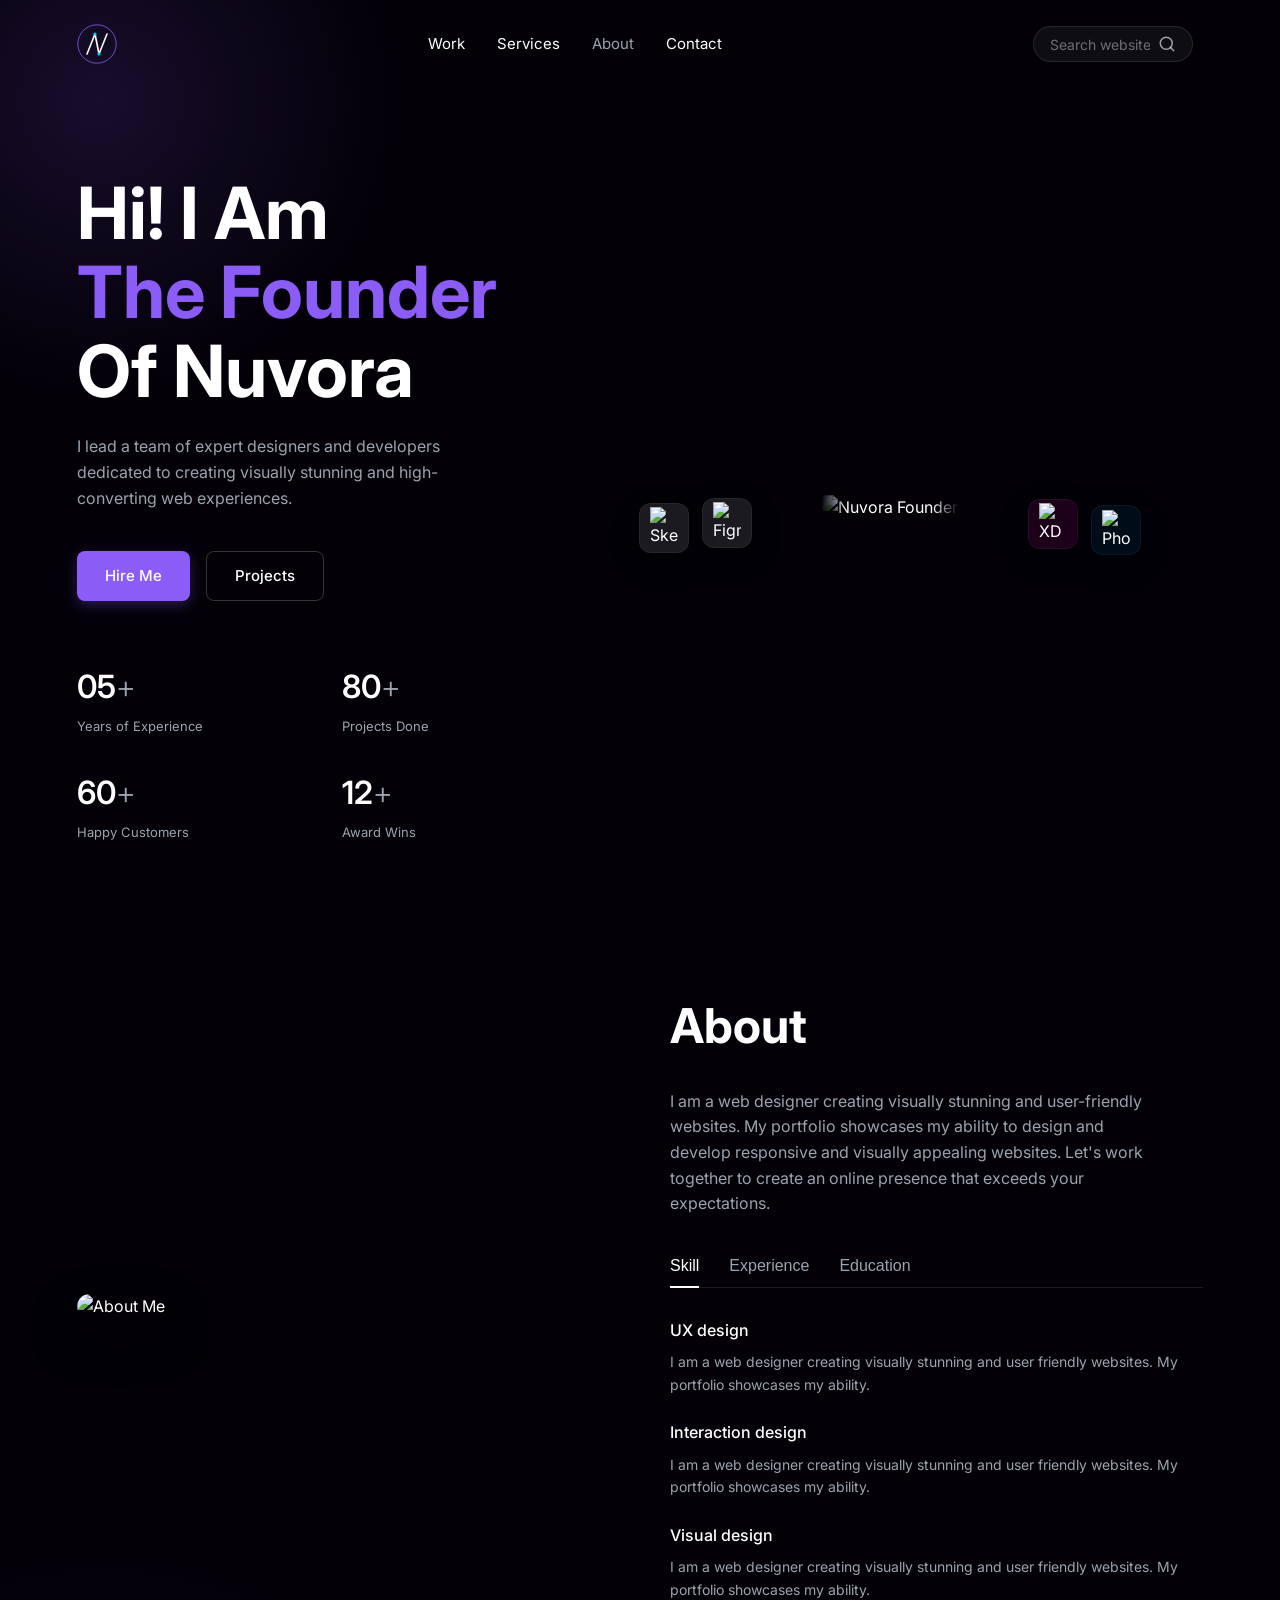
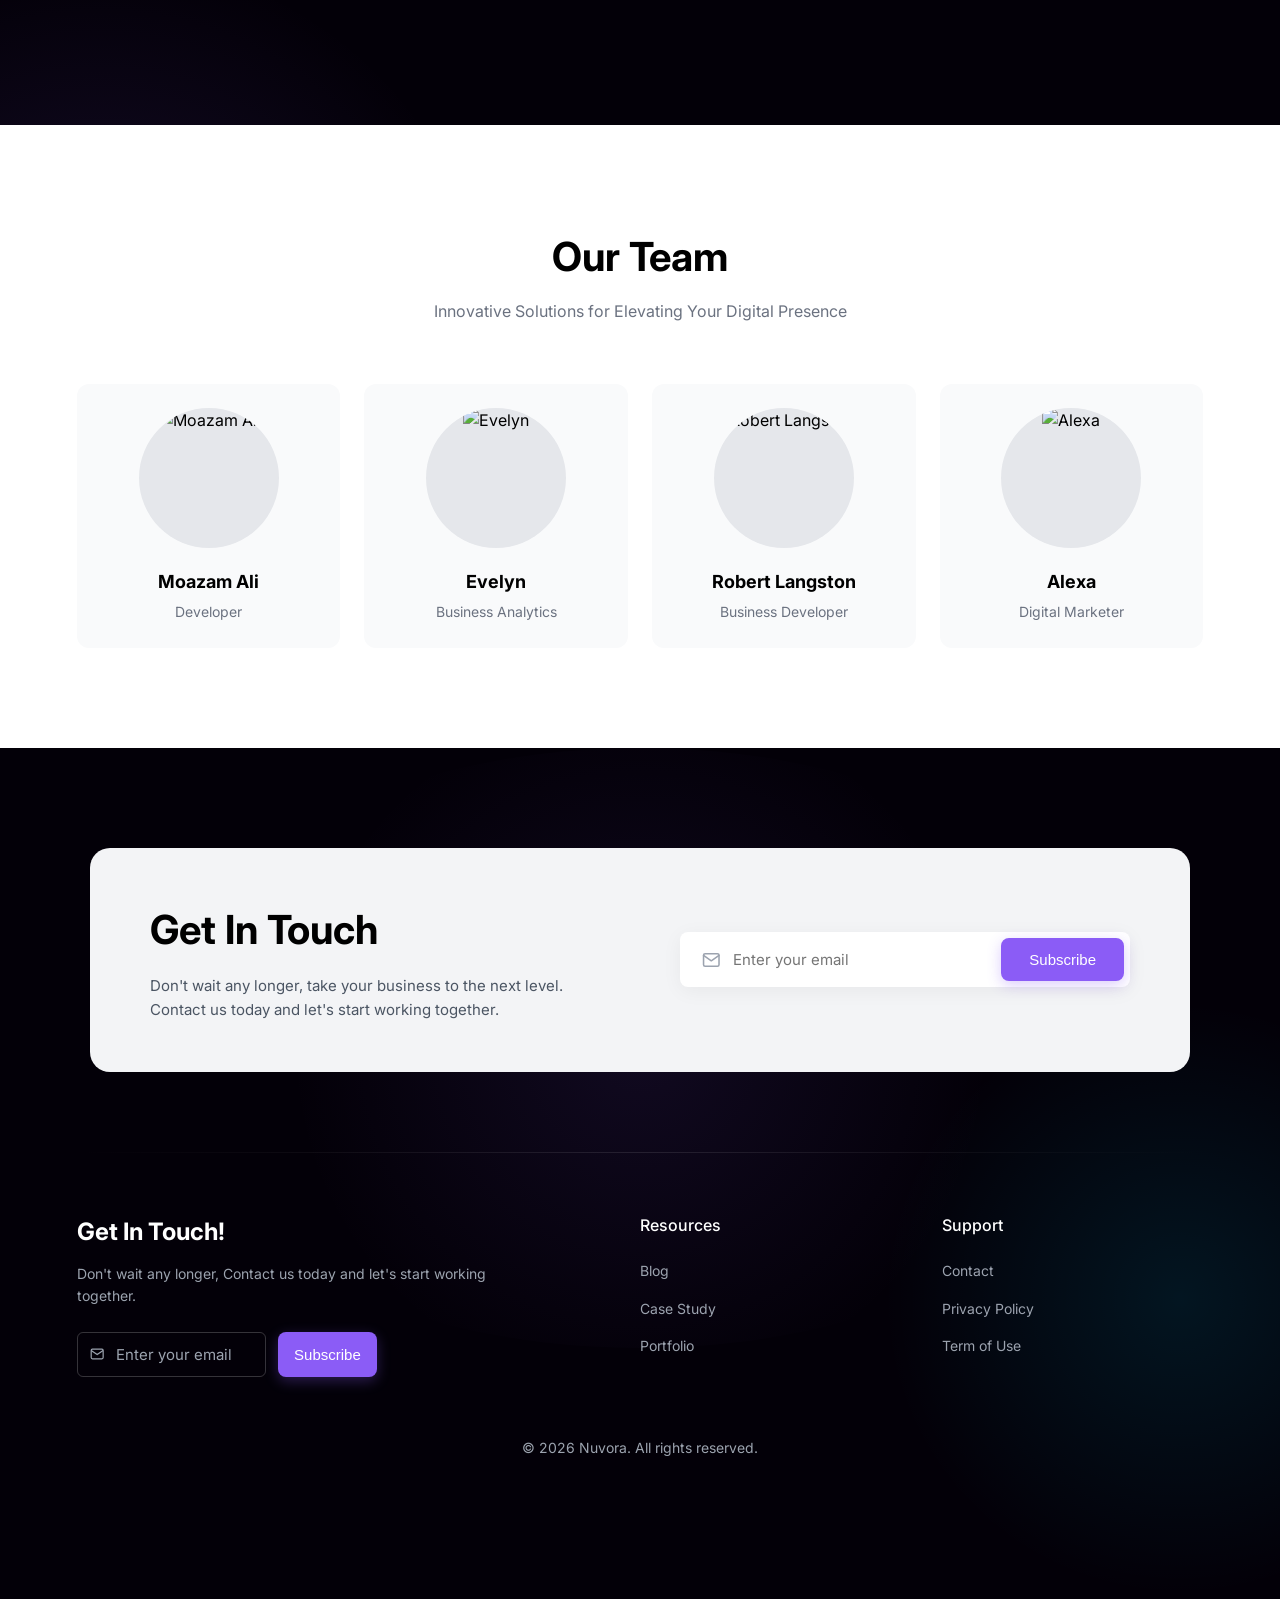
==== about.html @ e9fa78d5 "NOVORA portfolio web" ====
<!DOCTYPE html>
<html lang="en">

<head>
    <meta charset="UTF-8">
    <meta name="viewport" content="width=device-width, initial-scale=1.0">
    <title>Nuvora - Portfolio & About</title>
    <!-- Google Fonts -->
    <link rel="preconnect" href="https://fonts.googleapis.com">
    <link rel="preconnect" href="https://fonts.gstatic.com" crossorigin>
    <link href="https://fonts.googleapis.com/css2?family=Inter:wght@300;400;500;600;700;800&display=swap"
        rel="stylesheet">
    <!-- Main Stylesheet -->
    <link rel="stylesheet" href="style.css">
</head>

<body>
    <!-- Background Gradient Effects -->
    <div class="bg-glow glow-top-left"></div>
    <div class="bg-glow glow-bottom-right"></div>
    <div class="bg-glow glow-middle-left"></div>

    <!-- Navigation Area -->
    <nav class="navbar">
        <a href="index.html" class="logo">
            <div class="logo-symbol">
                <svg width="40" height="40" viewBox="0 0 100 100" fill="none" xmlns="http://www.w3.org/2000/svg">
                    <circle cx="50" cy="50" r="48" stroke="#8B5CF6" stroke-width="2" />
                    <path d="M25 75L45 25L55 75L75 25" stroke="white" stroke-width="4" stroke-linecap="round"
                        stroke-linejoin="round" />
                    <circle cx="45" cy="25" r="4" fill="#00D2FF" />
                    <circle cx="55" cy="75" r="4" fill="#00D2FF" />
                </svg>
            </div>
        </a>

        <div class="nav-links">
            <a href="index.html">Work</a>
            <a href="services.html">Services</a>
            <a href="about.html" class="active">About</a>
            <a href="contact.html">Contact</a>
        </div>

        <div class="nav-actions">
            <div class="search-bar-container">
                <input type="text" placeholder="Search website..." id="siteSearch">
                <svg width="18" height="18" viewBox="0 0 24 24" fill="none" stroke="currentColor" stroke-width="2"
                    stroke-linecap="round" stroke-linejoin="round">
                    <circle cx="11" cy="11" r="8"></circle>
                    <line x1="21" y1="21" x2="16.65" y2="16.65"></line>
                </svg>
            </div>
            <button class="icon-btn mobile-menu-toggle" aria-label="Menu">
                <svg width="18" height="18" viewBox="0 0 24 24" fill="none" stroke="currentColor" stroke-width="2"
                    stroke-linecap="round" stroke-linejoin="round">
                    <line x1="3" y1="12" x2="21" y2="12"></line>
                    <line x1="3" y1="6" x2="21" y2="6"></line>
                    <line x1="3" y1="18" x2="21" y2="18"></line>
                </svg>
            </button>
        </div>
    </nav>

    <!-- Hero Section -->
    <header class="hero">
        <div class="hero-content">
            <h1>Hi! I Am<br><span class="highlight">The Founder</span> Of Nuvora</h1>
            <p>I lead a team of expert designers and developers dedicated to creating visually stunning and
                high-converting web experiences.</p>
            <div class="hero-buttons">
                <a href="contact.html#contact-info" class="btn btn-primary">Hire Me</a>
                <a href="index.html#portfolio" class="btn btn-outline">Projects</a>
            </div>

            <div class="hero-stats">
                <div class="stat-item">
                    <h3>05<span>+</span></h3>
                    <p>Years of Experience</p>
                </div>
                <div class="stat-item">
                    <h3>80<span>+</span></h3>
                    <p>Projects Done</p>
                </div>
                <div class="stat-item">
                    <h3>60<span>+</span></h3>
                    <p>Happy Customers</p>
                </div>
                <div class="stat-item">
                    <h3>12<span>+</span></h3>
                    <p>Award Wins</p>
                </div>
            </div>
        </div>

        <div class="hero-image-wrapper">
            <div class="floating-icons">
                <div class="icon-bubble diamond"><img
                        src="https://upload.wikimedia.org/wikipedia/commons/3/33/Figma-logo.svg" alt="Figma"></div>
                <div class="icon-bubble sketch"><img
                        src="https://upload.wikimedia.org/wikipedia/commons/5/59/Sketch_Logo.svg" alt="Sketch"></div>
                <div class="icon-bubble xd"><img
                        src="https://upload.wikimedia.org/wikipedia/commons/c/c2/Adobe_XD_CC_icon.svg" alt="XD"></div>
                <div class="icon-bubble ps"><img
                        src="https://upload.wikimedia.org/wikipedia/commons/a/af/Adobe_Photoshop_CC_icon.svg"
                        alt="Photoshop"></div>
            </div>
            <img src="images/founder.jpg" alt="Nuvora Founder" class="hero-img">
        </div>
    </header>

    <!-- About Section -->
    <section class="about-section" id="about-us">
        <div class="about-image-placeholder">
            <img src="images/about_me.jpg" alt="About Me"
                style="width: 100%; height: 600px; object-fit: cover; border-radius: 20px; box-shadow: 0 20px 40px rgba(0,0,0,0.5);">
        </div>

        <div class="about-content">
            <h2>About</h2>
            <p class="about-desc">I am a web designer creating visually stunning and user-friendly websites. My
                portfolio showcases my ability to design and develop responsive and visually appealing websites. Let's
                work together to create an online presence that exceeds your expectations.</p>

            <div class="tabs">
                <button class="tab-btn active" data-target="skill">Skill</button>
                <button class="tab-btn" data-target="experience">Experience</button>
                <button class="tab-btn" data-target="education">Education</button>
            </div>

            <div class="tab-contents">
                <div class="tab-pane active" id="skill">
                    <div class="skill-item">
                        <h4>UX design</h4>
                        <p>I am a web designer creating visually stunning and user friendly websites. My portfolio
                            showcases my ability.</p>
                    </div>
                    <div class="skill-item">
                        <h4>Interaction design</h4>
                        <p>I am a web designer creating visually stunning and user friendly websites. My portfolio
                            showcases my ability.</p>
                    </div>
                    <div class="skill-item">
                        <h4>Visual design</h4>
                        <p>I am a web designer creating visually stunning and user friendly websites. My portfolio
                            showcases my ability.</p>
                    </div>
                </div>

                <div class="tab-pane" id="experience">
                    <div class="skill-item">
                        <h4>Senior Web Designer (2020 - Present)</h4>
                        <p>Leading design teams to create scalable web solutions across multiple platforms.</p>
                    </div>
                    <div class="skill-item">
                        <h4>UI/UX Specialist (2018 - 2020)</h4>
                        <p>Focused on user research, wireframing, and interactive prototypes for tech startups.</p>
                    </div>
                </div>

                <div class="tab-pane" id="education">
                    <div class="skill-item">
                        <h4>Master in Human-Computer Interaction</h4>
                        <p>Tech University, Graduated 2018 with honors. Specialized in user-centered design
                            methodologies.</p>
                    </div>
                    <div class="skill-item">
                        <h4>B.A. Graphic Design</h4>
                        <p>Creative Arts Institute, Graduated 2016.</p>
                    </div>
                </div>
            </div>
        </div>
    </section>

    <!-- Team Section -->
    <section class="team-section" id="team">
        <div class="team-header">
            <h2>Our Team</h2>
            <p>Innovative Solutions for Elevating Your Digital Presence</p>
        </div>

        <div class="team-grid">
            <div class="team-card">
                <div class="card-img-wrapper">
                    <img src="images/team1.png" alt="Moazam Ali">
                </div>
                <h4>Moazam Ali</h4>
                <p>Developer</p>
            </div>
            <div class="team-card">
                <div class="card-img-wrapper">
                    <img src="https://images.unsplash.com/photo-1573496359142-b8d87734a5a2?auto=format&fit=crop&w=300&q=80"
                        alt="Evelyn">
                </div>
                <h4>Evelyn</h4>
                <p>Business Analytics</p>
            </div>
            <div class="team-card">
                <div class="card-img-wrapper">
                    <img src="https://images.unsplash.com/photo-1519085360753-af0119f7cbe7?auto=format&fit=crop&w=300&q=80"
                        alt="Robert Langston">
                </div>
                <h4>Robert Langston</h4>
                <p>Business Developer</p>
            </div>
            <div class="team-card">
                <div class="card-img-wrapper">
                    <img src="https://images.unsplash.com/photo-1580489944761-15a19d654956?auto=format&fit=crop&w=300&q=80"
                        alt="Alexa">
                </div>
                <h4>Alexa</h4>
                <p>Digital Marketer</p>
            </div>
        </div>
    </section>

    <!-- Footer Area (includes Newsletter) -->
    <div class="footer-wrapper">
        <div class="bg-glow footer-glow"></div>

        <!-- Newsletter / Get In Touch Box -->
        <section class="newsletter-box">
            <div class="newsletter-content">
                <h2>Get In Touch</h2>
                <p>Don't wait any longer, take your business to the next level. Contact us today and let's start working
                    together.</p>
            </div>
            <form class="newsletter-form">
                <div class="input-group">
                    <svg width="20" height="20" viewBox="0 0 24 24" fill="none" stroke="#9CA3AF" stroke-width="2"
                        stroke-linecap="round" stroke-linejoin="round">
                        <path d="M4 4h16c1.1 0 2 .9 2 2v12c0 1.1-.9 2-2 2H4c-1.1 0-2-.9-2-2V6c0-1.1.9-2 2-2z"></path>
                        <polyline points="22,6 12,13 2,6"></polyline>
                    </svg>
                    <input type="email" placeholder="Enter your email" required>
                </div>
                <button type="submit" class="btn btn-primary">Subscribe</button>
            </form>
        </section>

        <div class="footer-divider"></div>

        <footer class="footer">
            <div class="footer-col brand-col">
                <h3>Get In Touch!</h3>
                <p>Don't wait any longer, Contact us today and let's start working together.</p>
                <form class="footer-form">
                    <div class="input-group dark-input">
                        <svg width="16" height="16" viewBox="0 0 24 24" fill="none" stroke="#9CA3AF" stroke-width="2">
                            <path d="M4 4h16c1.1 0 2 .9 2 2v12c0 1.1-.9 2-2 2H4c-1.1 0-2-.9-2-2V6c0-1.1.9-2 2-2z">
                            </path>
                            <polyline points="22,6 12,13 2,6"></polyline>
                        </svg>
                        <input type="email" placeholder="Enter your email" required>
                    </div>
                    <button type="submit" class="btn btn-primary btn-sm">Subscribe</button>
                </form>
            </div>


            <div class="footer-col">
                <h4>Resources</h4>
                <ul>
                    <li><a href="index.html">Blog</a></li>
                    <li><a href="index.html#portfolio">Case Study</a></li>
                    <li><a href="index.html#portfolio">Portfolio</a></li>
                </ul>
            </div>

            <div class="footer-col">
                <h4>Support</h4>
                <ul>
                    <li><a href="contact.html#contact-info">Contact</a></li>
                    <li><a href="index.html">Privacy Policy</a></li>
                    <li><a href="index.html">Term of Use</a></li>
                </ul>
            </div>
        </footer>
        <div class="copyright">
            <p>&copy; 2026 Nuvora. All rights reserved.</p>
        </div>
    </div>

    <script src="script.js"></script>
</body>

</html>
---- style.css ----
:root {
    --bg-color: #030008;
    --text-primary: #FFFFFF;
    --text-secondary: #9CA3AF;
    --accent: #8B5CF6;
    --accent-hover: #7C3AED;
    --section-bg: #FFFFFF;
    --card-bg: rgba(255, 255, 255, 0.03);
    
    --font-heading: 'Inter', sans-serif;
    --font-body: 'Inter', sans-serif;
}

* {
    margin: 0;
    padding: 0;
    box-sizing: border-box;
}

body {
    font-family: var(--font-body);
    background-color: var(--bg-color);
    color: var(--text-primary);
    line-height: 1.6;
    overflow-x: hidden;
    position: relative;
}

/* Background Glow Effects */
.bg-glow {
    position: absolute;
    width: 600px;
    height: 600px;
    background: radial-gradient(circle, rgba(139, 92, 246, 0.15) 0%, rgba(3, 0, 8, 0) 70%);
    border-radius: 50%;
    z-index: -1;
    pointer-events: none;
}

.glow-top-left {
    top: -200px;
    left: -200px;
}

.glow-bottom-right {
    bottom: -100px;
    right: -200px;
    background: radial-gradient(circle, rgba(0, 210, 255, 0.1) 0%, rgba(3, 0, 8, 0) 70%);
}

.glow-middle-left {
    top: 50%;
    left: -300px;
    width: 800px;
    height: 800px;
}

/* Buttons */
.btn {
    display: inline-flex;
    align-items: center;
    justify-content: center;
    padding: 12px 28px;
    border-radius: 8px;
    font-weight: 500;
    font-size: 15px;
    text-decoration: none;
    transition: all 0.3s ease;
    cursor: pointer;
}

.btn-primary {
    background-color: var(--accent);
    color: white;
    border: none;
    box-shadow: 0 4px 14px rgba(139, 92, 246, 0.3);
}

.btn-primary:hover {
    background-color: var(--accent-hover);
    transform: translateY(-2px);
    box-shadow: 0 6px 20px rgba(139, 92, 246, 0.4);
}

.btn-outline {
    background-color: transparent;
    color: white;
    border: 1px solid rgba(255, 255, 255, 0.2);
}

.btn-outline:hover {
    border-color: white;
    background-color: rgba(255, 255, 255, 0.05);
}

/* Navigation */
.navbar {
    display: flex;
    justify-content: space-between;
    align-items: center;
    padding: 24px 6%;
    position: relative;
    z-index: 100;
}

.logo-symbol {
    width: 40px;
    height: 40px;
}

.nav-links {
    display: flex;
    gap: 32px;
}

.nav-links a {
    color: var(--text-primary);
    text-decoration: none;
    font-size: 15px;
    transition: color 0.2s;
}

.nav-links a:hover, .nav-links a.active {
    color: var(--text-secondary);
}

.nav-actions {
    display: flex;
    gap: 16px;
    align-items: center;
}

.icon-btn {
    background: white;
    border: none;
    width: 40px;
    height: 40px;
    border-radius: 50%;
    display: flex;
    align-items: center;
    justify-content: center;
    cursor: pointer;
    color: black;
    transition: transform 0.2s ease;
}

.icon-btn:hover {
    transform: scale(1.05);
}

.mobile-menu-toggle {
    display: none;
    background: transparent;
    color: white;
    border: 1px solid rgba(255,255,255,0.2);
}

/* Simple Search Bar */
.search-bar-container {
    background: rgba(255, 255, 255, 0.05);
    border: 1px solid rgba(255, 255, 255, 0.1);
    border-radius: 30px;
    padding: 8px 16px;
    display: flex;
    align-items: center;
    gap: 8px;
    transition: all 0.3s ease;
    margin-right: 10px;
}

.search-bar-container:focus-within {
    border-color: var(--accent);
    background: rgba(139, 92, 246, 0.05);
    box-shadow: 0 0 15px rgba(139, 92, 246, 0.1);
}

.search-bar-container input {
    background: transparent;
    border: none;
    color: white;
    outline: none;
    font-family: inherit;
    font-size: 14px;
    width: 100px;
    transition: width 0.3s ease;
}

.search-bar-container input:focus {
    width: 160px;
}

.search-bar-container input::placeholder {
    color: rgba(255, 255, 255, 0.4);
}

.search-bar-container svg {
    color: rgba(255, 255, 255, 0.6);
    flex-shrink: 0;
}

/* Hero Section */
.hero {
    display: flex;
    align-items: center;
    justify-content: space-between;
    padding: 80px 6% 40px;
    min-height: calc(100vh - 100px);
}

.hero-content {
    flex: 1;
    max-width: 500px;
}

.hero h1 {
    font-size: 4.5rem;
    line-height: 1.1;
    font-weight: 700;
    margin-bottom: 24px;
}

.highlight {
    color: var(--accent);
}

.hero p {
    color: var(--text-secondary);
    font-size: 16px;
    margin-bottom: 40px;
    max-width: 85%;
}

.hero-buttons {
    display: flex;
    gap: 16px;
    margin-bottom: 60px;
}

.hero-stats {
    display: grid;
    grid-template-columns: repeat(2, 1fr);
    gap: 30px;
}

.stat-item h3 {
    font-size: 2rem;
    font-weight: 600;
    margin-bottom: 4px;
}

.stat-item h3 span {
    color: var(--text-secondary);
    font-weight: 300;
}

.stat-item p {
    font-size: 13px;
    color: var(--text-secondary);
    margin: 0;
}

.hero-image-wrapper {
    flex: 1;
    position: relative;
    display: flex;
    justify-content: center;
    align-items: center;
}

.hero-img {
    max-width: 90%;
    height: auto;
    object-fit: cover;
    z-index: 2;
    mask-image: radial-gradient(circle at center, black 60%, transparent 100%);
    -webkit-mask-image: radial-gradient(circle at center, black 60%, transparent 100%);
}

.floating-icons {
    position: absolute;
    width: 100%;
    height: 100%;
    z-index: 3;
    pointer-events: none;
}

.icon-bubble {
    position: absolute;
    width: 50px;
    height: 50px;
    background: rgba(255, 255, 255, 0.1);
    backdrop-filter: blur(8px);
    border-radius: 12px;
    display: flex;
    align-items: center;
    justify-content: center;
    padding: 10px;
    box-shadow: 0 10px 30px rgba(0,0,0,0.2);
    animation: float 6s ease-in-out infinite;
    border: 1px solid rgba(255,255,255,0.05);
}

.icon-bubble img {
    width: 100%;
    height: auto;
    object-fit: contain;
}

.icon-bubble.diamond { top: 10%; left: 20%; animation-delay: 0s; }
.icon-bubble.sketch { top: 30%; left: 10%; animation-delay: 1s; }
.icon-bubble.xd { top: 15%; right: 20%; animation-delay: 2s; background: rgba(71, 1, 55, 0.4); }
.icon-bubble.ps { top: 40%; right: 10%; animation-delay: 3s; background: rgba(0, 30, 54, 0.4); }

@keyframes float {
    0% { transform: translateY(0px); }
    50% { transform: translateY(-15px); }
    100% { transform: translateY(0px); }
}

/* About Section */
.about-section {
    display: flex;
    padding: 100px 6%;
    gap: 60px;
    align-items: center;
}

.about-image-placeholder {
    flex: 1;
}

.abstract-shape {
    width: 100%;
    height: 600px;
    background: linear-gradient(145deg, #1f1d24, #131117);
    border-radius: 20px;
    border: 1px solid rgba(255,255,255,0.02);
    box-shadow: inset 0 0 40px rgba(0,0,0,0.5), 0 20px 40px rgba(0,0,0,0.4);
}

.about-content {
    flex: 1;
}

.about-content h2 {
    font-size: 3rem;
    margin-bottom: 24px;
}

.about-desc {
    color: var(--text-secondary);
    margin-bottom: 40px;
    font-size: 16px;
    max-width: 90%;
}

.tabs {
    display: flex;
    gap: 30px;
    border-bottom: 1px solid rgba(255, 255, 255, 0.1);
    margin-bottom: 30px;
}

.tab-btn {
    background: none;
    border: none;
    color: var(--text-secondary);
    font-size: 16px;
    font-weight: 500;
    padding-bottom: 12px;
    cursor: pointer;
    position: relative;
    transition: color 0.3s;
}

.tab-btn.active {
    color: white;
}

.tab-btn.active::after {
    content: '';
    position: absolute;
    bottom: -1px;
    left: 0;
    width: 100%;
    height: 2px;
    background-color: white;
}

.tab-pane {
    display: none;
    animation: fadeIn 0.4s ease;
}

.tab-pane.active {
    display: block;
}

@keyframes fadeIn {
    from { opacity: 0; transform: translateY(5px); }
    to { opacity: 1; transform: translateY(0); }
}

.skill-item {
    margin-bottom: 24px;
}

.skill-item h4 {
    font-size: 16px;
    font-weight: 500;
    margin-bottom: 8px;
}

.skill-item p {
    color: var(--text-secondary);
    font-size: 14px;
}

/* Team Section */
.team-section {
    background-color: var(--section-bg);
    color: black;
    padding: 100px 6%;
    text-align: center;
}

.team-header h2 {
    font-size: 2.5rem;
    margin-bottom: 10px;
}

.team-header p {
    color: #6B7280;
    margin-bottom: 60px;
}

.team-grid {
    display: grid;
    grid-template-columns: repeat(4, 1fr);
    gap: 24px;
}

.team-card {
    background: #F9FAFB;
    padding: 24px 20px;
    border-radius: 12px;
    transition: transform 0.3s ease;
}

.team-card:hover {
    transform: translateY(-5px);
    box-shadow: 0 10px 30px rgba(0,0,0,0.05);
}

.card-img-wrapper {
    width: 140px;
    height: 140px;
    border-radius: 50%;
    margin: 0 auto 20px;
    overflow: hidden;
    position: relative;
    background: #e5e7eb;
}

.card-img-wrapper img {
    width: 100%;
    height: 100%;
    object-fit: cover;
    object-position: top;
}

.team-card h4 {
    font-size: 18px;
    margin-bottom: 4px;
}

.team-card p {
    color: #6B7280;
    font-size: 14px;
}

/* Footer Wrapper & Newsletter */
.footer-wrapper {
    position: relative;
    padding: 100px 6% 40px;
    overflow: hidden;
}

.footer-glow {
    top: 0;
    left: 50%;
    transform: translateX(-50%);
    background: radial-gradient(circle, rgba(139, 92, 246, 0.1) 0%, rgba(3, 0, 8, 0) 60%);
    width: 1000px;
}

.newsletter-box {
    background: #F3F4F6;
    border-radius: 20px;
    padding: 50px 60px;
    display: flex;
    justify-content: space-between;
    align-items: center;
    color: black;
    max-width: 1100px;
    margin: 0 auto 80px;
    position: relative;
    z-index: 10;
}

.newsletter-content {
    flex: 1;
    max-width: 450px;
}

.newsletter-content h2 {
    font-size: 2.5rem;
    margin-bottom: 12px;
}

.newsletter-content p {
    color: #4B5563;
    font-size: 15px;
}

.newsletter-form {
    display: flex;
    background: white;
    padding: 6px;
    border-radius: 8px;
    box-shadow: 0 4px 20px rgba(0,0,0,0.05);
    width: 450px;
}

.input-group {
    display: flex;
    align-items: center;
    padding: 0 16px;
    flex: 1;
}

.input-group input {
    border: none;
    outline: none;
    padding: 12px;
    font-family: inherit;
    width: 100%;
    font-size: 15px;
}

.footer-divider {
    height: 1px;
    background: linear-gradient(90deg, transparent, rgba(255,255,255,0.1), transparent);
    margin-bottom: 60px;
}

.footer {
    display: grid;
    grid-template-columns: 2fr 1fr 1fr;
    gap: 40px;
    position: relative;
    z-index: 10;
}

.brand-col h3 {
    font-size: 1.5rem;
    margin-bottom: 12px;
}

.brand-col p {
    color: var(--text-secondary);
    font-size: 14px;
    margin-bottom: 24px;
    max-width: 80%;
}

.footer-form {
    display: flex;
    max-width: 300px;
    gap: 12px;
}

.dark-input {
    background: transparent;
    border: 1px solid rgba(255,255,255,0.2);
    border-radius: 6px;
    padding: 0 12px;
}

.dark-input input {
    background: transparent;
    color: white;
}

.dark-input input::placeholder {
    color: var(--text-secondary);
}

.btn-sm {
    padding: 8px 16px;
}

.footer-col h4 {
    font-size: 16px;
    margin-bottom: 20px;
    font-weight: 500;
}

.footer-col ul {
    list-style: none;
}

.footer-col ul li {
    margin-bottom: 12px;
}

.footer-col ul a {
    color: var(--text-secondary);
    text-decoration: none;
    font-size: 14px;
    transition: color 0.3s;
}

.footer-col ul a:hover {
    color: white;
}

.copyright {
    text-align: center;
    color: var(--text-secondary);
    font-size: 14px;
    margin-top: 60px;
    position: relative;
    z-index: 10;
}

/* =========================================
   Home Page Specific Styles
   ========================================= */

.section-padding {
    padding: 100px 6%;
}

.text-center {
    text-align: center;
}

.pt-spacing {
    padding-top: 40px;
}
.pb-spacing {
    padding-bottom: 40px;
}

.hero-divider {
    height: 1px;
    background: linear-gradient(90deg, transparent, rgba(255,255,255,0.1), transparent);
    width: 100%;
}

.home-hero {
    position: relative;
    width: 100%;
    margin-top: 20px;
    display: flex;
    flex-direction: column;
    align-items: center;
}

.home-hero-container {
    width: 90%;
    max-width: 1300px;
    background: linear-gradient(135deg, #1f1b24, #120f16);
    border-radius: 24px;
    padding: 80px 60px;
    margin-bottom: 30px;
    border: 1px solid rgba(255, 255, 255, 0.05);
    min-height: 400px;
    display: flex;
    align-items: flex-end;
    position: relative;
    overflow: hidden;
}

/* Floating Elements for Home Hero */
.hero-floating-elements {
    position: absolute;
    top: 0;
    left: 0;
    width: 100%;
    height: 100%;
    pointer-events: none;
    z-index: 0;
}

.floating-item {
    position: absolute;
    color: rgba(139, 92, 246, 0.2);
    animation: float-alt 8s ease-in-out infinite;
}

.floating-item svg {
    width: 40px;
    height: 40px;
}

.item-1 { top: 15%; left: 10%; animation-delay: 0s; }
.item-2 { top: 25%; right: 15%; animation-delay: 2s; color: rgba(0, 210, 255, 0.15); }
.item-3 { bottom: 20%; left: 40%; animation-delay: 4s; }

@keyframes float-alt {
    0% { transform: translate(0, 0) rotate(0deg); }
    33% { transform: translate(10px, -20px) rotate(5deg); }
    66% { transform: translate(-10px, -10px) rotate(-5deg); }
    100% { transform: translate(0, 0) rotate(0deg); }
}

/* Entrance Animations */
.animate-up {
    opacity: 0;
    animation: slideUp 0.8s cubic-bezier(0.4, 0, 0.2, 1) forwards;
}

@keyframes slideUp {
    from {
        opacity: 0;
        transform: translateY(30px);
    }
    to {
        opacity: 1;
        transform: translateY(0);
    }
}


.home-hero-inner {
    display: flex;
    justify-content: space-between;
    width: 100%;
    align-items: flex-end;
}

.hero-left-col h1 {
    font-size: 3.2rem;
    line-height: 1.1;
    margin-bottom: 12px;
    font-weight: 700;
}

.hero-subtitle {
    font-size: 1.2rem;
    color: var(--text-secondary);
    margin-bottom: 30px;
}

.hero-premium-text {
    font-size: 1.1rem;
    color: #E5E7EB;
    text-align: right;
    max-width: 350px;
}

.trusted-badge {
    margin-bottom: 60px;
    color: #FCD34D;
    font-size: 1.1rem;
    font-weight: 500;
}
.trusted-badge p { color: #E5E7EB; display: inline-flex; align-items: center; gap: 8px;}

/* Packages Section */
.packages-grid {
    display: grid;
    grid-template-columns: repeat(3, 1fr);
    gap: 30px;
    margin-top: 50px;
    margin-bottom: 40px;
    align-items: center;
}

.package-card {
    background: rgba(255, 255, 255, 0.03);
    color: white;
    border-radius: 24px;
    padding: 50px 40px;
    text-align: left;
    border: 1px solid rgba(255, 255, 255, 0.05);
    transition: all 0.4s cubic-bezier(0.4, 0, 0.2, 1);
    position: relative;
    overflow: hidden;
    backdrop-filter: blur(10px);
}

.package-card::before {
    content: '';
    position: absolute;
    top: 0;
    left: 0;
    width: 100%;
    height: 100%;
    background: radial-gradient(circle at top right, rgba(139, 92, 246, 0.1), transparent);
    pointer-events: none;
}

.package-card:hover {
    transform: translateY(-15px) scale(1.03);
    background: rgba(255, 255, 255, 0.06);
    border-color: var(--accent);
    box-shadow: 0 20px 40px rgba(0, 0, 0, 0.4), 0 0 20px rgba(139, 92, 246, 0.2);
}

.highlighted-card {
    border: 1px solid var(--accent);
    background: rgba(139, 92, 246, 0.05);
    box-shadow: 0 20px 40px rgba(0, 0, 0, 0.4);
    z-index: 2;
}

.package-card h3 {
    font-size: 1.2rem;
    margin-bottom: 15px;
    font-weight: 700;
}

.package-card .price {
    font-size: 2.2rem;
    font-weight: 800;
    margin-bottom: 15px;
    color: white;
}
.package-card .price span {
    font-size: 0.9rem;
    font-weight: 500;
    color: var(--text-secondary);
}

.package-desc {
    color: var(--text-secondary);
    margin-bottom: 25px;
    font-size: 15px;
}

.package-features {
    list-style: none;
    margin-bottom: 30px;
}
.package-features li {
    margin-bottom: 12px;
    font-size: 14px;
    color: #D1D5DB;
    display: flex;
    align-items: center;
    gap: 10px;
}

.package-btn {
    text-decoration: none;
    font-weight: 600;
    color: white;
    background: var(--accent);
    padding: 12px 24px;
    border-radius: 8px;
    display: block;
    text-align: center;
    margin-top: 20px;
    transition: all 0.3s ease;
}

.package-btn:hover {
    background: var(--accent-hover);
    transform: scale(1.05);
}

.center-link {
    text-align: center;
}

.center-link a {
    color: white;
    text-decoration: none;
    font-weight: 500;
    border-bottom: 1px solid white;
    padding-bottom: 4px;
    transition: opacity 0.3s;
}
.center-link a:hover { opacity: 0.8; }

/* Work Section */
.work-grid {
    display: grid;
    grid-template-columns: repeat(3, 1fr);
    gap: 30px;
    margin-top: 50px;
    margin-bottom: 50px;
}

.work-card {
    text-align: center;
}

.work-img-container {
    background: #1f1d24;
    height: 320px;
    border-radius: 12px;
    margin-bottom: 24px;
    position: relative;
    border: 1px solid rgba(255,255,255,0.1);
    overflow: hidden;
    box-shadow: 0 20px 40px rgba(0,0,0,0.3);
}

/* Browser Frame Mockup */
.browser-bar {
    background: rgba(255, 255, 255, 0.05);
    height: 25px;
    width: 100%;
    display: flex;
    align-items: center;
    padding: 0 10px;
    gap: 5px;
    border-bottom: 1px solid rgba(255, 255, 255, 0.05);
    position: absolute;
    top: 0;
    left: 0;
    z-index: 10;
}

.dot {
    width: 6px;
    height: 6px;
    border-radius: 50%;
}
.dot.red { background: #FF5F56; }
.dot.yellow { background: #FFBD2E; }
.dot.green { background: #27C93F; }

.float-icon {
    position: absolute;
    top: -20px;
    background: #a855f7;
    width: 60px;
    height: 60px;
    border-radius: 14px;
    display: flex;
    align-items: center;
    justify-content: center;
    font-weight: bold;
    font-size: 1.5rem;
    color: white;
    box-shadow: 0 10px 20px rgba(168, 85, 247, 0.4);
    z-index: 2;
}

.work-img-placeholder {
    position: absolute;
    top: 0;
    left: 0;
    width: 100%;
    height: 100%;
    z-index: 0;
    background-position: center;
    transition: transform 0.3s ease;
}

.work-img-container:hover .work-img-placeholder {
    transform: scale(1.05);
}

.work-hover-text {
    font-size: 14px;
    color: white;
    z-index: 5;
    position: absolute;
    top: 0;
    left: 0;
    width: 100%;
    height: 100%;
    background: rgba(3, 0, 8, 0.85);
    backdrop-filter: blur(4px);
    display: flex;
    flex-direction: column;
    align-items: center;
    justify-content: center;
    padding: 30px;
    opacity: 0;
    transition: all 0.4s cubic-bezier(0.4, 0, 0.2, 1);
    text-align: center;
}

.work-img-container:hover .work-hover-text {
    opacity: 1;
}

.work-actions {
    display: flex;
    gap: 12px;
    margin-top: 20px;
}

.action-btn {
    padding: 8px 16px;
    border-radius: 6px;
    font-size: 13px;
    font-weight: 600;
    text-decoration: none;
    transition: all 0.3s ease;
}

.btn-view {
    background: white;
    color: black;
}

.btn-details {
    background: rgba(255,255,255,0.1);
    color: white;
    border: 1px solid rgba(255,255,255,0.2);
}

.action-btn:hover {
    transform: translateY(-2px);
}

.work-details h4 {
    font-size: 18px;
    margin-bottom: 12px;
    color: white;
    font-weight: 700;
}

.tech-badges {
    display: flex;
    flex-wrap: wrap;
    gap: 8px;
    justify-content: center;
}

.tech-pill {
    background: rgba(139, 92, 246, 0.1);
    color: #8B5CF6;
    padding: 4px 12px;
    border-radius: 20px;
    font-size: 11px;
    font-weight: 600;
    border: 1px solid rgba(139, 92, 246, 0.2);
    text-transform: uppercase;
}

/* Why Nuvora Section */
.why-container {
    display: flex;
    gap: 60px;
    align-items: flex-start;
}

.why-text-col {
    flex: 1;
}
.why-text-col h2 {
    font-size: 3rem;
    margin-bottom: 24px;
}
.why-text-col p {
    color: var(--text-secondary);
    font-size: 1.1rem;
}

.features-grid {
    flex: 1.5;
    display: grid;
    grid-template-columns: repeat(2, 1fr);
    gap: 20px;
}

.feature-card {
    background: white;
    color: black;
    border-radius: 16px;
    padding: 30px;
    box-shadow: 0 10px 30px rgba(0,0,0,0.05);
}

.feature-icon {
    margin-bottom: 20px;
}

.feature-card h4 {
    font-size: 1.2rem;
    margin-bottom: 12px;
}

.feature-card p {
    color: #4B5563;
    font-size: 14px;
}

/* Testimonials Section */
.testimonials-grid {
    display: grid;
    grid-template-columns: repeat(3, 1fr);
    gap: 24px;
    margin-bottom: 50px;
}

.testimonial-card {
    background: white;
    color: black;
    border-radius: 16px;
    padding: 30px;
}

.highlighted-testimonial {
    transform: scale(1.05);
    box-shadow: 0 20px 40px rgba(0,0,0,0.2);
}

.stars {
    color: #FCD34D;
    margin-bottom: 16px;
}

.testimonial-card p {
    font-size: 14px;
    color: #4B5563;
    margin-bottom: 30px;
    font-style: italic;
    min-height: 100px;
}

.client-info {
    display: flex;
    align-items: center;
    gap: 16px;
}

.client-info img {
    width: 50px;
    height: 50px;
    border-radius: 50%;
    object-fit: cover;
}

.client-info h4 {
    font-size: 15px;
    margin: 0;
}
.client-info .role {
    font-size: 12px;
    color: #6B7280;
    margin: 0;
    min-height: auto;
    font-style: normal;
}

/* =========================================
   Services Page Specific Styles
   ========================================= */

/* Hero Adjustments */
.services-hero-container {
    min-height: 250px;
    padding: 60px;
    align-items: center;
}

.services-hero-container .hero-left-col h1 {
    font-size: 2.5rem;
}

/* Process Timeline (Pill Design) */
.process-container {
    display: flex;
    gap: 60px;
    align-items: center;
}

.process-text-col {
    flex: 1;
}

.process-text-col h2 {
    font-size: 3rem;
    margin-bottom: 24px;
}

.process-text-col p {
    color: var(--text-secondary);
    font-size: 1.1rem;
}

.process-timeline {
    flex: 1.5;
    display: grid;
    grid-template-columns: repeat(4, 1fr);
    gap: 20px;
}

.process-step {
    background: white;
    color: black;
    border-radius: 60px;
    padding: 10px 10px 40px 10px;
    text-align: center;
    box-shadow: 0 10px 30px rgba(0,0,0,0.1);
    display: flex;
    flex-direction: column;
    align-items: center;
}

.step-circle {
    width: 100%;
    aspect-ratio: 1;
    border-radius: 50%;
    display: flex;
    align-items: center;
    justify-content: center;
    border: 3px solid #8B5CF6;
    margin-bottom: 20px;
    box-shadow: inset 0 0 10px rgba(139, 92, 246, 0.2), 0 0 15px rgba(139, 92, 246, 0.3);
}

.step-circle h4 {
    font-size: 16px;
    font-weight: 700;
}

.step-content h5 {
    font-size: 16px;
    font-weight: 700;
    margin-bottom: 12px;
    line-height: 1.3;
}

.step-content p {
    font-size: 12px;
    color: #4B5563;
}

/* FAQ Section */
.faq-grid {
    display: grid;
    grid-template-columns: 1fr 1fr;
    gap: 30px;
    align-items: start;
}

.faq-col {
    display: flex;
    flex-direction: column;
    gap: 16px;
}

.faq-item {
    background: rgba(255, 255, 255, 0.05);
    border: 1px solid rgba(255, 255, 255, 0.1);
    border-radius: 12px;
    padding: 20px 24px;
    cursor: pointer;
    transition: all 0.3s ease;
}

.faq-item:hover {
    background: rgba(255, 255, 255, 0.08);
}

.faq-item.active {
    background: rgba(139, 92, 246, 0.1);
    border-color: rgba(139, 92, 246, 0.4);
    box-shadow: 0 10px 30px rgba(139, 92, 246, 0.1);
}

.faq-header {
    display: flex;
    align-items: center;
    gap: 16px;
}

.faq-icon {
    font-size: 20px;
    color: #9CA3AF;
    font-weight: 300;
    width: 24px;
    display: flex;
    justify-content: center;
    transition: color 0.3s;
}

.faq-item.active .faq-icon {
    color: #8B5CF6;
}

.faq-header h4 {
    font-size: 16px;
    font-weight: 500;
    color: #E5E7EB;
}

.faq-item.active .faq-header h4 {
    color: white;
}

.faq-body {
    display: none;
    padding-top: 16px;
    padding-left: 40px;
    color: #9CA3AF;
    font-size: 14px;
    line-height: 1.6;
}

/* Responsiveness */
@media (max-width: 1024px) {
    .hero h1 { font-size: 3.5rem; }
    .hero-stats { gap: 20px; }
    .about-section { flex-direction: column; }
    .about-image-placeholder { width: 100%; height: 400px; }
    .team-grid { grid-template-columns: repeat(2, 1fr); }
    .newsletter-box { flex-direction: column; gap: 30px; text-align: center; }
    .newsletter-content { max-width: 100%; }
    .footer { grid-template-columns: 1fr 1fr; }
    
    /* Home Page Adjustments */
    .home-hero-container { padding: 40px 30px; }
    .home-hero-inner { flex-direction: column; align-items: center; text-align: center; gap: 30px; }
    .hero-premium-text { text-align: center; }
    .packages-grid { grid-template-columns: 1fr; gap: 40px; }
    .work-grid { grid-template-columns: repeat(2, 1fr); }
    .why-container { flex-direction: column; }
    .testimonials-grid { grid-template-columns: 1fr; }
    
    /* Services Page Adjustments */
    .process-container { flex-direction: column; gap: 30px; }
    .process-timeline { grid-template-columns: repeat(2, 1fr); gap: 30px; }
    .faq-grid { grid-template-columns: 1fr; gap: 16px; }
}

@media (max-width: 768px) {
    .nav-links { display: none; }
    .mobile-menu-toggle { display: flex; }
    
    .hero { flex-direction: column; padding-top: 40px; text-align: center; }
    .hero-content { margin-bottom: 40px; }
    .hero h1 { font-size: 2.5rem; }
    .hero p { max-width: 100%; margin: 0 auto 30px; }
    .hero-buttons { justify-content: center; }
    .hero-image-wrapper { width: 100%; }
    
    .team-grid { grid-template-columns: 1fr; }
    
    .newsletter-form { width: 100%; }
    .footer { grid-template-columns: 1fr; }
    .brand-col p { max-width: 100%; }
    
    /* Home & Services Page Adjustments */
    .hero-left-col h1 { font-size: 2.5rem; }
    .work-grid { grid-template-columns: 1fr; }
    .features-grid { grid-template-columns: 1fr; }
    .process-timeline { grid-template-columns: 1fr; gap: 20px; }
}

/* FAQ Section */
.faq-section {
    padding: 100px 6%;
}

.faq-container {
    max-width: 800px;
    margin: 0 auto;
}

.faq-item {
    background: var(--card-bg);
    border: 1px solid rgba(255, 255, 255, 0.05);
    border-radius: 12px;
    margin-bottom: 16px;
    overflow: hidden;
    transition: all 0.3s ease;
}

.faq-item.active {
    border-color: var(--accent);
    box-shadow: 0 4px 20px rgba(139, 92, 246, 0.1);
}

.faq-header {
    padding: 24px;
    display: flex;
    justify-content: space-between;
    align-items: center;
    cursor: pointer;
    font-weight: 600;
    font-size: 1.1rem;
}

.faq-icon {
    font-size: 1.5rem;
    color: var(--accent);
    transition: transform 0.3s ease;
    font-weight: 300;
}

.faq-body {
    padding: 0 24px 24px;
    color: var(--text-secondary);
    display: none;
    line-height: 1.6;
}

/* Case Study Modal Styles */
.modal {
    display: none;
    position: fixed;
    z-index: 1000;
    left: 0;
    top: 0;
    width: 100%;
    height: 100%;
    overflow: auto;
    background-color: rgba(3, 0, 8, 0.95);
    backdrop-filter: blur(10px);
}

.modal-content {
    background: #111827;
    margin: 5% auto;
    padding: 0;
    border: 1px solid rgba(255,255,255,0.1);
    width: 80%;
    max-width: 1000px;
    border-radius: 24px;
    position: relative;
    box-shadow: 0 25px 50px -12px rgba(0, 0, 0, 0.5);
    animation: modalSlideUp 0.5s cubic-bezier(0.4, 0, 0.2, 1);
}

@keyframes modalSlideUp {
    from { transform: translateY(50px); opacity: 0; }
    to { transform: translateY(0); opacity: 1; }
}

.close-modal {
    position: absolute;
    right: 25px;
    top: 20px;
    color: #9CA3AF;
    font-size: 35px;
    font-weight: 300;
    cursor: pointer;
    z-index: 20;
    transition: color 0.3s;
}

.close-modal:hover {
    color: white;
}

.modal-body {
    padding: 60px;
}

.modal-header-info {
    margin-bottom: 40px;
    border-bottom: 1px solid rgba(255,255,255,0.05);
    padding-bottom: 20px;
}

.modal-header-info h2 {
    font-size: 2.5rem;
    color: white;
    margin-bottom: 8px;
}

.modal-header-info p {
    color: #8B5CF6;
    font-weight: 600;
    text-transform: uppercase;
    letter-spacing: 1px;
}

.modal-grid {
    display: grid;
    grid-template-columns: 1fr 1.2fr;
    gap: 50px;
}

.modal-image-col img {
    width: 100%;
    border-radius: 16px;
    box-shadow: 0 10px 30px rgba(0,0,0,0.3);
}

.case-section {
    margin-bottom: 30px;
}

.case-section h3 {
    display: flex;
    align-items: center;
    gap: 12px;
    font-size: 1.2rem;
    color: white;
    margin-bottom: 12px;
}

.case-section h3 svg {
    color: #8B5CF6;
}

.case-section p {
    color: #9CA3AF;
    line-height: 1.7;
}

.highlight-box {
    background: rgba(139, 92, 246, 0.05);
    padding: 24px;
    border-radius: 16px;
    border: 1px solid rgba(139, 92, 246, 0.1);
}

@media (max-width: 768px) {
    .modal-grid { grid-template-columns: 1fr; }
    .modal-content { width: 95%; margin: 10% auto; }
    .modal-body { padding: 30px; }
    .modal-header-info h2 { font-size: 1.8rem; }
}
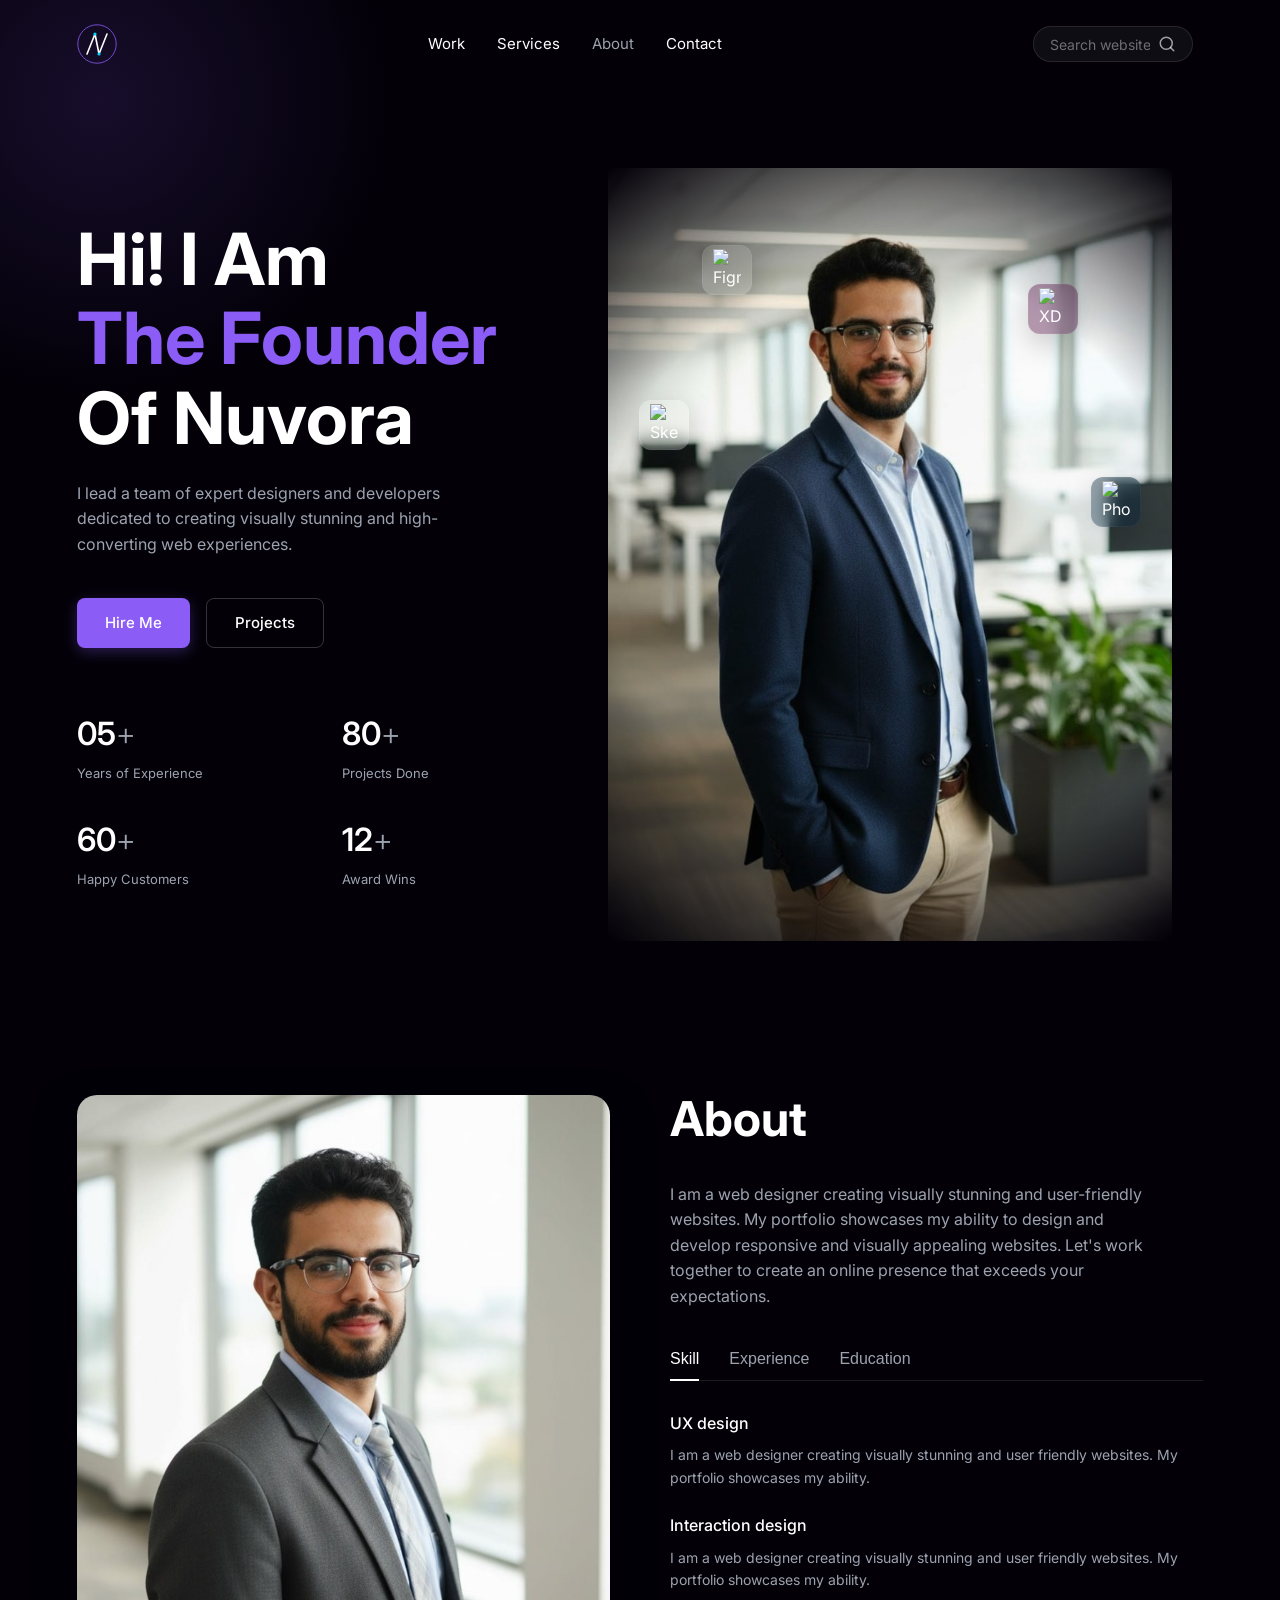
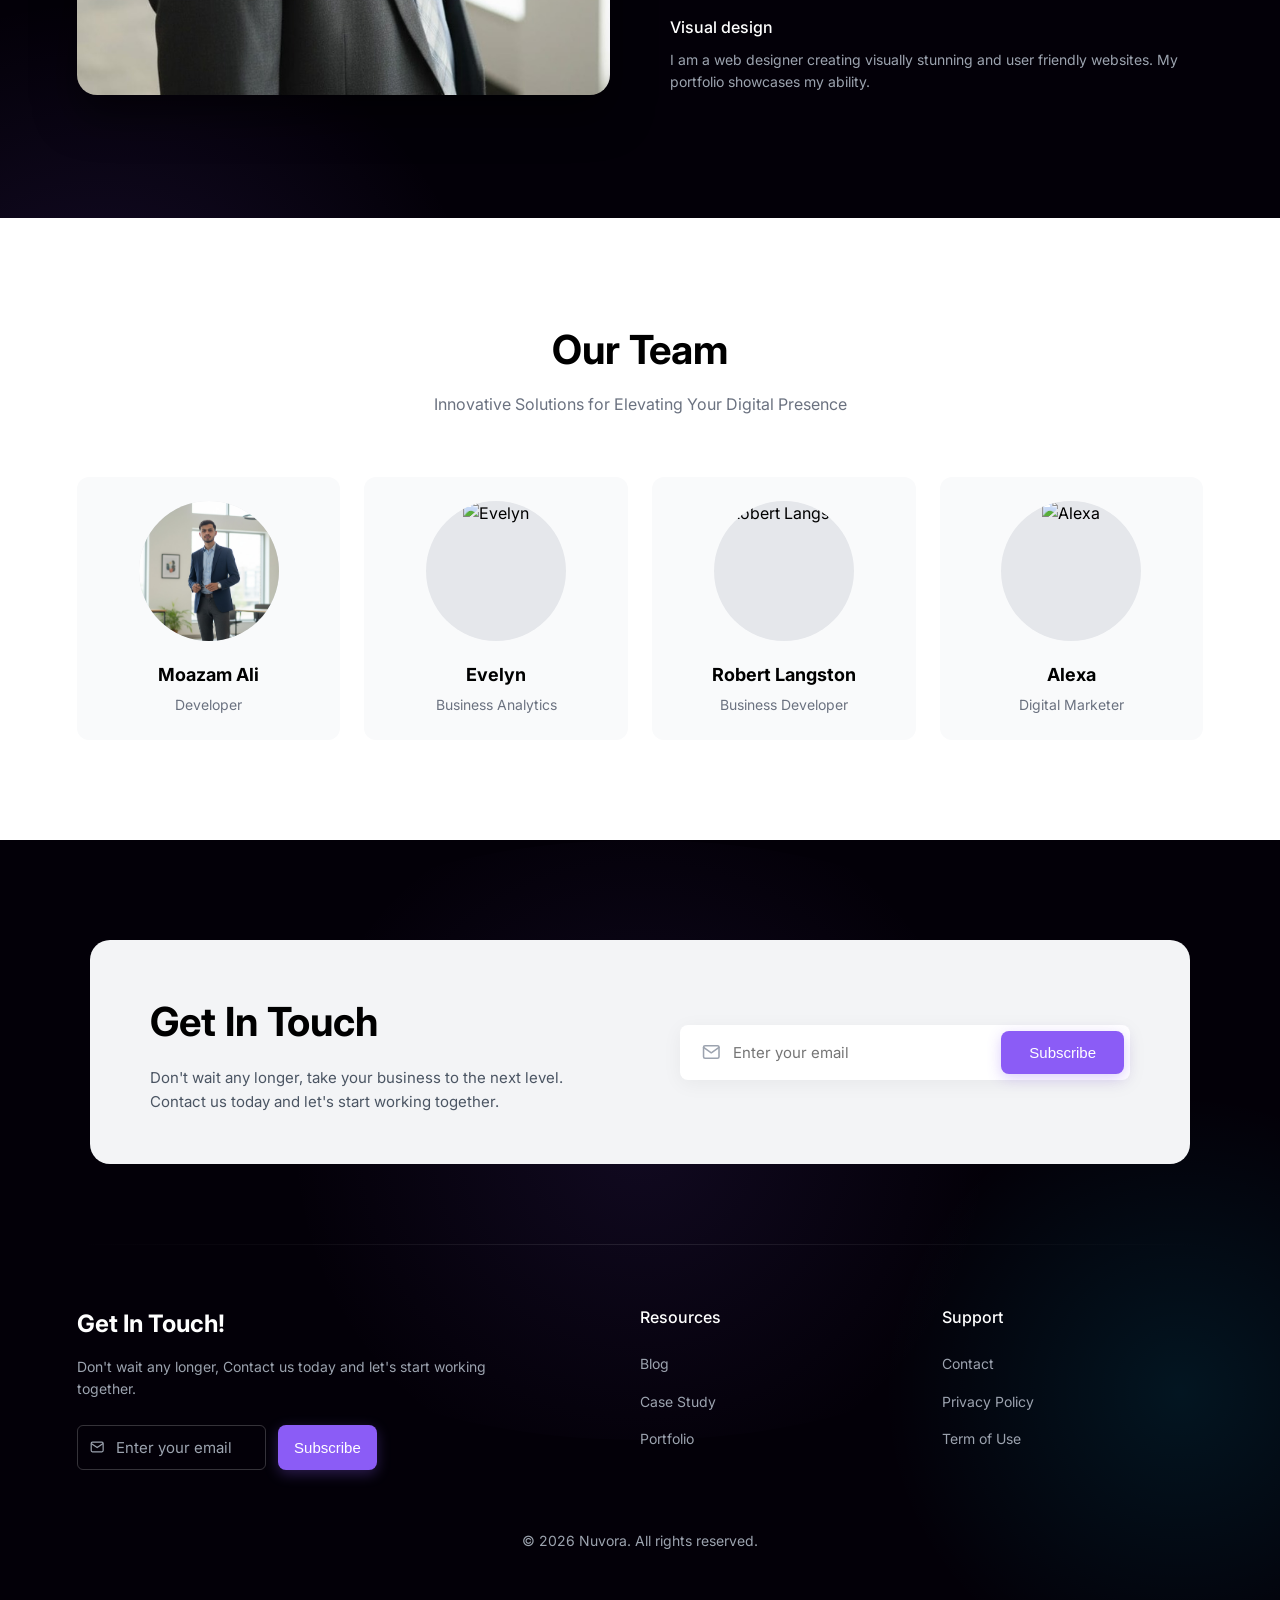
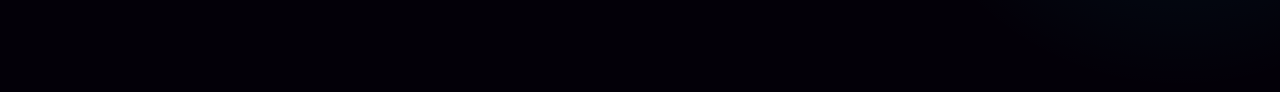
==== commit 371426fc: "Add files via upload" ====
--- a/about.html
+++ b/about.html
@@ -104,14 +104,14 @@
                         src="https://upload.wikimedia.org/wikipedia/commons/a/af/Adobe_Photoshop_CC_icon.svg"
                         alt="Photoshop"></div>
             </div>
-            <img src="images/founder.jpg" alt="Nuvora Founder" class="hero-img">
+            <img src="./founder.jpg" alt="Nuvora Founder" class="hero-img">
         </div>
     </header>
 
     <!-- About Section -->
     <section class="about-section" id="about-us">
         <div class="about-image-placeholder">
-            <img src="images/about_me.jpg" alt="About Me"
+            <img src="./about_me.jpg" alt="About Me"
                 style="width: 100%; height: 600px; object-fit: cover; border-radius: 20px; box-shadow: 0 20px 40px rgba(0,0,0,0.5);">
         </div>
 
@@ -182,7 +182,7 @@
         <div class="team-grid">
             <div class="team-card">
                 <div class="card-img-wrapper">
-                    <img src="images/team1.png" alt="Moazam Ali">
+                    <img src="./team1.png" alt="Moazam Ali">
                 </div>
                 <h4>Moazam Ali</h4>
                 <p>Developer</p>
